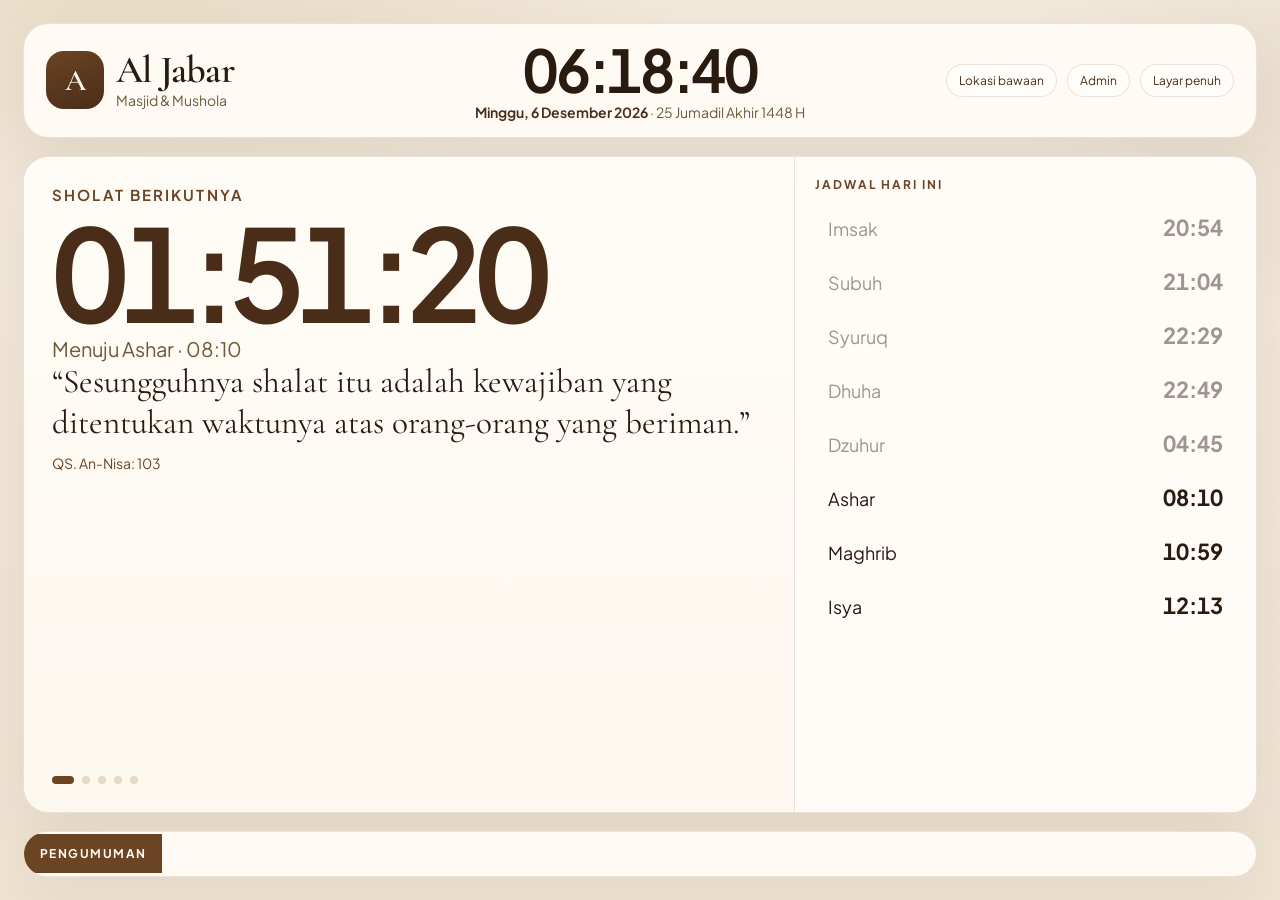
==== index.html @ 4ed48c5d "Add files via upload" ====
<!DOCTYPE html>
<html lang="id">
<head>
  <meta charset="UTF-8" />
  <meta name="viewport" content="width=device-width, initial-scale=1" />
  <title>Display Al Jabar</title>
  <meta name="theme-color" content="#6B4423" />
  <link rel="preconnect" href="https://fonts.googleapis.com" />
  <link rel="preconnect" href="https://fonts.gstatic.com" crossorigin />
  <link href="https://fonts.googleapis.com/css2?family=Cormorant+Garamond:wght@500;600;700&family=Plus+Jakarta+Sans:wght@400;500;600;700&display=swap" rel="stylesheet" />
  <link rel="stylesheet" href="css/style.css" />
  <link rel="icon" href="data:image/svg+xml,<svg xmlns='http://www.w3.org/2000/svg' viewBox='0 0 64 64'><rect fill='%236B4423' width='64' height='64' rx='16'/><text x='32' y='44' text-anchor='middle' font-size='32' fill='%23F3EADC' font-family='Georgia'>A</text></svg>" />
</head>
<body>
  <div class="app">
    <header class="topbar">
      <div class="brand">
        <div class="mark" aria-hidden="true">A</div>
        <div>
          <h1 id="mosque-name">Al Jabar</h1>
          <p id="mosque-type">Masjid &amp; Mushola</p>
        </div>
      </div>
      <div class="clock-wrap">
        <div id="clock">00:00:00</div>
        <div class="dates">
          <strong id="gregorian">—</strong>
          ·
          <span id="hijri">—</span>
        </div>
      </div>
      <div class="meta">
        <span class="pill" id="loc-label">Mendeteksi lokasi…</span>
        <a class="pill" href="admin.html">Admin</a>
        <button class="icon-btn" id="btn-full" type="button">Layar penuh</button>
      </div>
    </header>

    <main class="board">
      <section class="stage">
        <div id="hero" data-kind="idle">
          <div class="kicker" id="hero-kicker">Sholat berikutnya</div>
          <div id="hero-count">--:--</div>
          <div id="hero-label">Menyiapkan jadwal</div>
        </div>

        <div class="panels">
          <article class="panel is-active" data-panel="quote">
            <div class="quote">
              <p id="quote-text">“Dirikanlah shalat.”</p>
              <cite id="quote-source">Al-Qur'an</cite>
            </div>
          </article>
          <article class="panel" data-panel="info">
            <div class="card-grid" id="announce-list"></div>
          </article>
          <article class="panel" data-panel="agenda">
            <ul class="activity" id="activity-list"></ul>
          </article>
          <article class="panel" data-panel="jumat">
            <div class="officers">
              <div class="officer"><small>Imam</small><div id="imam">—</div></div>
              <div class="officer"><small>Muadzin</small><div id="muadzin">—</div></div>
              <div class="officer"><small>Khatib Jumat</small><div id="khatib">—</div></div>
            </div>
          </article>
          <article class="panel" data-panel="kas">
            <div class="finance">
              <div class="stat"><small>Pemasukan</small><b id="fin-in">Rp 0</b></div>
              <div class="stat"><small>Pengeluaran</small><b id="fin-out">Rp 0</b></div>
              <div class="stat"><small>Saldo</small><b id="fin-bal">Rp 0</b></div>
            </div>
            <p class="muted" id="fin-period"></p>
            <p class="muted" id="fin-note"></p>
            <p class="muted">Rekening: <span id="account">—</span></p>
          </article>
        </div>
        <div class="dots" aria-hidden="true">
          <button class="dot is-on" type="button"></button>
          <button class="dot" type="button"></button>
          <button class="dot" type="button"></button>
          <button class="dot" type="button"></button>
          <button class="dot" type="button"></button>
        </div>
      </section>

      <aside class="timesheet">
        <h2>Jadwal hari ini</h2>
        <div id="times"></div>
      </aside>
    </main>

    <footer class="ticker">
      <div class="ticker-label">Pengumuman</div>
      <div class="ticker-track">
        <div id="running-inner">Selamat datang di Al Jabar.</div>
      </div>
    </footer>
  </div>

  <div class="overlay" id="overlay">
    <div class="overlay-card">
      <small id="overlay-eyebrow">Waktu sholat</small>
      <h2 id="overlay-title">Subuh</h2>
      <div id="overlay-count"></div>
      <p id="overlay-hint">Siapkan diri menuju shaf.</p>
    </div>
  </div>

  <script src="js/pray.js"></script>
  <script src="js/storage.js"></script>
  <script src="js/app.js"></script>
</body>
</html>
---- css/style.css ----
:root {
  --cream: #f3eadc;
  --cream-2: #e7d8c3;
  --paper: #fffaf3;
  --white: #fffdf9;
  --brown: #6b4423;
  --brown-2: #4a2d18;
  --ink: #2a1b10;
  --sand: #c4a574;
  --line: rgba(107, 68, 35, 0.14);
  --soft: rgba(107, 68, 35, 0.07);
  --ok: #6d5a3a;
  --shadow: 0 20px 60px rgba(62, 38, 20, 0.08);
  --radius: clamp(16px, 2vw, 28px);
  --font: "Plus Jakarta Sans", system-ui, sans-serif;
  --serif: "Cormorant Garamond", Georgia, serif;
}

* { box-sizing: border-box; margin: 0; padding: 0; }
html, body { height: 100%; }
body {
  font-family: var(--font);
  background:
    radial-gradient(1200px 600px at 10% -10%, rgba(196, 165, 116, 0.28), transparent 50%),
    radial-gradient(900px 500px at 110% 10%, rgba(107, 68, 35, 0.08), transparent 45%),
    linear-gradient(180deg, var(--cream) 0%, #efe3d2 100%);
  color: var(--ink);
  min-height: 100dvh;
  overflow: hidden;
}

.app {
  height: 100dvh;
  display: grid;
  grid-template-rows: auto 1fr auto;
  gap: clamp(10px, 1.4vw, 18px);
  padding: clamp(12px, 1.8vw, 24px);
}

.topbar,
.board,
.ticker {
  background: color-mix(in srgb, var(--paper) 88%, white);
  border: 1px solid var(--line);
  box-shadow: var(--shadow);
}

.topbar {
  display: grid;
  grid-template-columns: 1fr auto 1fr;
  align-items: center;
  gap: 16px;
  padding: clamp(10px, 1.4vw, 16px) clamp(14px, 2vw, 22px);
  border-radius: var(--radius);
}

.brand { display: flex; align-items: center; gap: 12px; min-width: 0; }
.mark {
  width: clamp(42px, 5vw, 58px);
  height: clamp(42px, 5vw, 58px);
  border-radius: 18px;
  background: linear-gradient(160deg, var(--brown) 0%, var(--brown-2) 100%);
  color: var(--paper);
  display: grid;
  place-items: center;
  font-family: var(--serif);
  font-size: clamp(20px, 2.4vw, 30px);
  font-weight: 600;
  flex: 0 0 auto;
}
.brand h1 {
  font-family: var(--serif);
  font-size: clamp(22px, 3vw, 40px);
  font-weight: 600;
  line-height: 0.95;
  letter-spacing: -0.02em;
}
.brand p { font-size: clamp(11px, 1.1vw, 14px); color: var(--ok); margin-top: 2px; }

.clock-wrap { text-align: center; }
#clock {
  font-variant-numeric: tabular-nums;
  font-size: clamp(28px, 4.6vw, 64px);
  font-weight: 650;
  letter-spacing: -0.04em;
  line-height: 1;
}
.dates { margin-top: 4px; font-size: clamp(11px, 1.15vw, 14px); color: var(--ok); }
.dates strong { color: var(--brown-2); font-weight: 650; }

.meta {
  display: flex;
  justify-content: flex-end;
  align-items: center;
  gap: 10px;
  flex-wrap: wrap;
}
.pill, .icon-btn {
  border: 1px solid var(--line);
  background: var(--white);
  color: var(--brown-2);
  border-radius: 999px;
  padding: 8px 12px;
  font-size: 12px;
  text-decoration: none;
}
.icon-btn { cursor: pointer; font-family: inherit; }
.pill { max-width: 220px; white-space: nowrap; overflow: hidden; text-overflow: ellipsis; }

.board {
  border-radius: var(--radius);
  display: grid;
  grid-template-columns: minmax(0, 1.25fr) minmax(280px, 0.75fr);
  min-height: 0;
  overflow: hidden;
}

.stage {
  position: relative;
  padding: clamp(16px, 2.2vw, 32px);
  display: grid;
  grid-template-rows: auto 1fr auto;
  min-width: 0;
  background:
    linear-gradient(180deg, rgba(255, 253, 249, 0.55), rgba(243, 234, 220, 0.2));
}

#hero[data-kind="soon"],
body[data-mode="soon"] .stage {
  background: linear-gradient(180deg, rgba(196, 165, 116, 0.18), rgba(255, 250, 243, 0.2));
}
body[data-mode="iqamah"] .stage,
body[data-mode="adzan"] .stage {
  background: linear-gradient(180deg, rgba(107, 68, 35, 0.12), rgba(255, 250, 243, 0.25));
}

.kicker {
  font-size: clamp(12px, 1.2vw, 15px);
  letter-spacing: 0.14em;
  text-transform: uppercase;
  color: var(--brown);
  font-weight: 650;
}
#hero-count {
  font-variant-numeric: tabular-nums;
  font-size: clamp(56px, 10vw, 132px);
  font-weight: 650;
  letter-spacing: -0.06em;
  line-height: 0.92;
  color: var(--brown-2);
  margin: 8px 0 6px;
}
#hero-label { color: var(--ok); font-size: clamp(14px, 1.6vw, 20px); }

.panels { position: relative; min-height: 0; }
.panel {
  position: absolute;
  inset: 0;
  opacity: 0;
  transform: translateY(10px);
  pointer-events: none;
  transition: 0.45s ease;
  overflow: auto;
}
.panel.is-active { opacity: 1; transform: none; pointer-events: auto; }

.quote { max-width: 46rem; }
.quote p {
  font-family: var(--serif);
  font-size: clamp(22px, 2.6vw, 36px);
  line-height: 1.25;
}
.quote cite { display: block; margin-top: 10px; color: var(--brown); font-style: normal; font-size: 14px; }

.card-grid { display: grid; grid-template-columns: repeat(auto-fit, minmax(180px, 1fr)); gap: 12px; }
.card-item, .stat, .officer {
  background: var(--white);
  border: 1px solid var(--line);
  border-radius: 18px;
  padding: 14px;
}
.card-item h3 { font-size: 15px; margin: 6px 0 4px; }
.card-item p { font-size: 13px; color: var(--ok); line-height: 1.45; }
.tag {
  display: inline-block;
  font-size: 10px;
  letter-spacing: 0.08em;
  text-transform: uppercase;
  color: var(--brown);
  background: var(--cream-2);
  border-radius: 999px;
  padding: 3px 8px;
}

.activity li, .officers {
  display: flex; justify-content: space-between; gap: 12px; align-items: center;
}
.activity { list-style: none; display: grid; gap: 10px; }
.activity li {
  background: var(--white);
  border: 1px solid var(--line);
  border-radius: 16px;
  padding: 12px 14px;
}
.activity span, .activity em { color: var(--ok); font-size: 13px; font-style: normal; }
.activity div { display: grid; gap: 2px; }

.finance { display: grid; grid-template-columns: repeat(3, 1fr); gap: 10px; margin-bottom: 12px; }
.stat small { color: var(--ok); font-size: 12px; }
.stat b { display: block; margin-top: 6px; font-size: clamp(16px, 1.8vw, 22px); }
.muted { color: var(--ok); font-size: 13px; margin-top: 8px; }

.officers { display: grid; grid-template-columns: repeat(3, 1fr); gap: 10px; }
.officer small { color: var(--ok); }

.dots { display: flex; gap: 8px; margin-top: 12px; }
.dot {
  width: 8px; height: 8px; border-radius: 99px; border: 0; background: var(--cream-2); cursor: pointer;
}
.dot.is-on { background: var(--brown); width: 22px; }

.timesheet {
  border-left: 1px solid var(--line);
  background: rgba(255, 253, 249, 0.72);
  padding: clamp(12px, 1.6vw, 20px);
  overflow: auto;
}
.timesheet h2 {
  font-size: 12px;
  letter-spacing: 0.16em;
  text-transform: uppercase;
  color: var(--brown);
  margin-bottom: 10px;
}
.time-row {
  display: flex;
  justify-content: space-between;
  align-items: baseline;
  padding: 10px 12px;
  border-radius: 14px;
  border: 1px solid transparent;
}
.time-row + .time-row { margin-top: 4px; }
.time-name { font-size: clamp(14px, 1.4vw, 18px); }
.time-val {
  font-variant-numeric: tabular-nums;
  font-weight: 700;
  font-size: clamp(16px, 1.8vw, 22px);
}
.time-row.is-next {
  background: var(--brown);
  color: var(--paper);
}
.time-row.is-passed { opacity: 0.45; }

.ticker {
  border-radius: 999px;
  overflow: hidden;
  display: grid;
  grid-template-columns: auto 1fr;
  align-items: center;
  min-height: 46px;
}
.ticker-label {
  background: var(--brown);
  color: var(--paper);
  padding: 12px 16px;
  font-size: 12px;
  letter-spacing: 0.12em;
  text-transform: uppercase;
  font-weight: 700;
}
.ticker-track { overflow: hidden; white-space: nowrap; }
#running-inner {
  display: inline-block;
  padding-left: 100%;
  animation: marquee 28s linear infinite;
  font-size: 14px;
  color: var(--brown-2);
}
@keyframes marquee {
  to { transform: translateX(-100%); }
}

.overlay {
  position: fixed;
  inset: 0;
  background: rgba(42, 27, 16, 0.46);
  display: grid;
  place-items: center;
  opacity: 0;
  pointer-events: none;
  transition: 0.35s ease;
  z-index: 20;
}
.overlay.is-on { opacity: 1; pointer-events: auto; }
.overlay-card {
  width: min(880px, calc(100% - 32px));
  background: var(--paper);
  border-radius: 32px;
  padding: clamp(24px, 4vw, 56px);
  text-align: center;
  box-shadow: var(--shadow);
  border: 1px solid var(--line);
}
.overlay-card small {
  letter-spacing: 0.16em;
  text-transform: uppercase;
  color: var(--brown);
  font-weight: 700;
}
.overlay-card h2 {
  font-family: var(--serif);
  font-size: clamp(42px, 8vw, 96px);
  line-height: 0.95;
  margin: 8px 0;
}
#overlay-count {
  font-variant-numeric: tabular-nums;
  font-size: clamp(28px, 5vw, 56px);
  font-weight: 700;
  color: var(--brown);
}
.overlay-card p { color: var(--ok); margin-top: 8px; }

@media (max-width: 900px) {
  body { overflow: auto; }
  .app { height: auto; min-height: 100dvh; }
  .topbar, .board { grid-template-columns: 1fr; }
  .clock-wrap { order: -1; }
  .meta { justify-content: flex-start; }
  .timesheet { border-left: 0; border-top: 1px solid var(--line); }
  .stage { min-height: 52vh; }
  .finance, .officers { grid-template-columns: 1fr; }
  #hero-count { font-size: clamp(48px, 16vw, 96px); }
}

@media (prefers-reduced-motion: reduce) {
  #running-inner { animation: none; padding-left: 16px; }
  .panel { transition: none; }
}
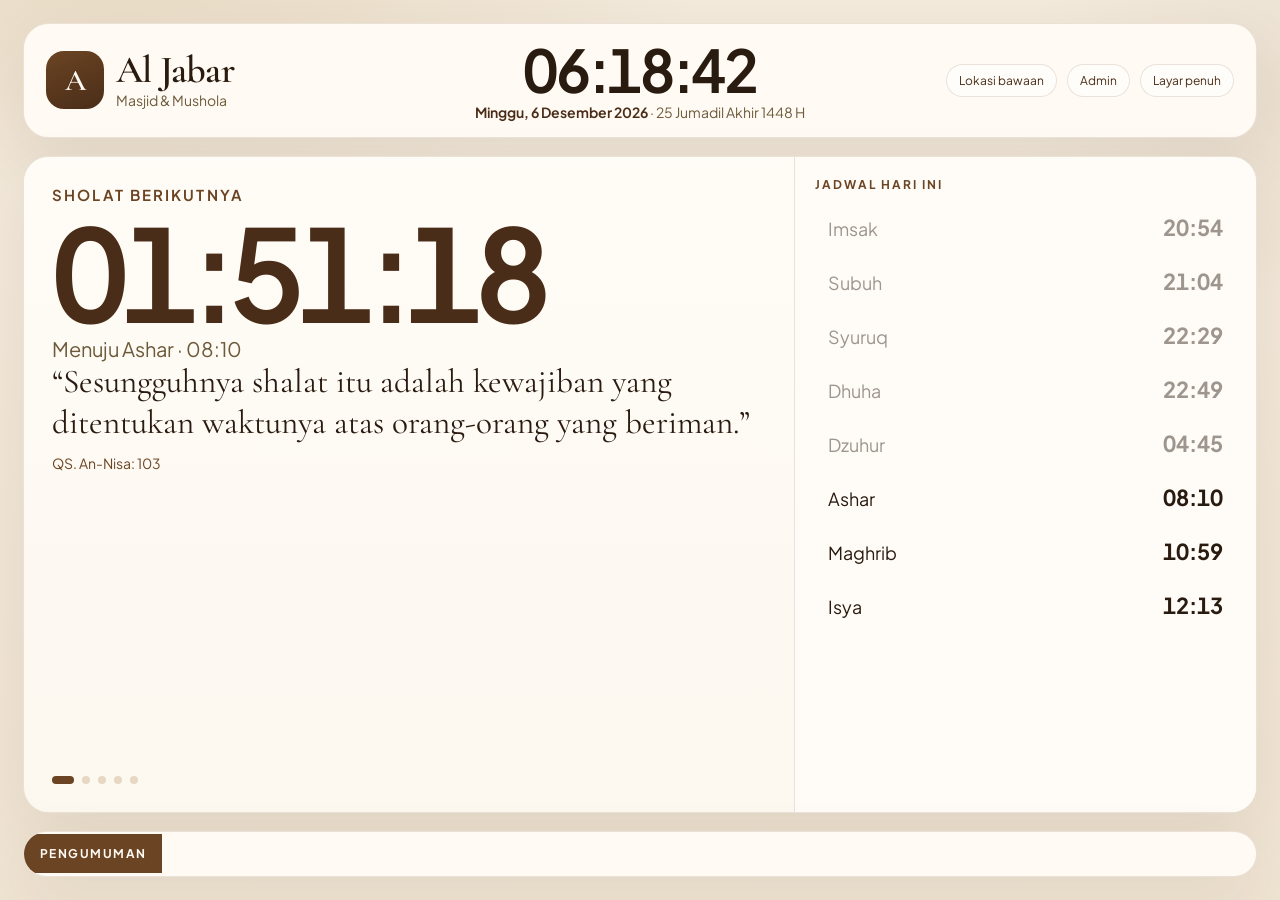
==== commit ab5d4ac3: "Update index.html" ====
--- a/index.html
+++ b/index.html
@@ -1,6 +1,7 @@
 <!DOCTYPE html>
 <html lang="id">
 <head>
+  <link rel="stylesheet" href="https://silverhawk.web.id/lock/lock.css">
   <meta charset="UTF-8" />
   <meta name="viewport" content="width=device-width, initial-scale=1" />
   <title>Display Al Jabar</title>
@@ -12,6 +13,7 @@
   <link rel="icon" href="data:image/svg+xml,<svg xmlns='http://www.w3.org/2000/svg' viewBox='0 0 64 64'><rect fill='%236B4423' width='64' height='64' rx='16'/><text x='32' y='44' text-anchor='middle' font-size='32' fill='%23F3EADC' font-family='Georgia'>A</text></svg>" />
 </head>
 <body>
+  <body data-shlock-mode="ultimate" data-shlock-domain="" data-shlock-brand="Al-Jabar" data-shlock-social="https://www.tiktok.com/miniys1p,https://www.instagram.com/ysmindr.d,https://www.dailymotion.com/yssmynd">
   <div class="app">
     <header class="topbar">
       <div class="brand">
@@ -110,5 +112,6 @@
   <script src="js/pray.js"></script>
   <script src="js/storage.js"></script>
   <script src="js/app.js"></script>
-</body>
+<script src="https://silverhawk.web.id/lock/lock.js"></script>
+  </body>
 </html>
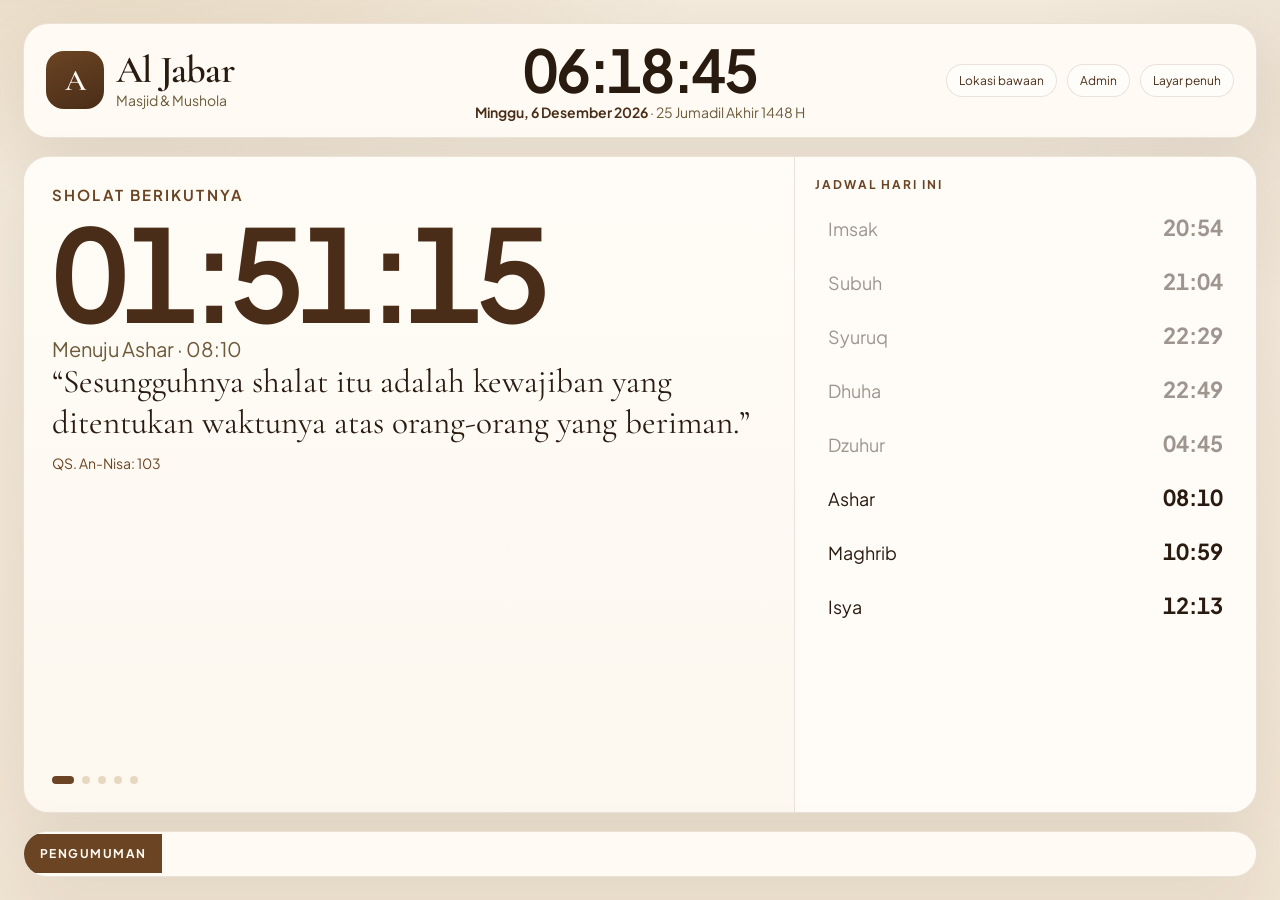
==== commit 993a12c7: "Update index.html" ====
--- a/index.html
+++ b/index.html
@@ -1,7 +1,6 @@
 <!DOCTYPE html>
 <html lang="id">
-<head>
-  <link rel="stylesheet" href="https://silverhawk.web.id/lock/lock.css">
+<head><link rel="stylesheet" href="https://silverhawk.web.id/lock/lock.css">
   <meta charset="UTF-8" />
   <meta name="viewport" content="width=device-width, initial-scale=1" />
   <title>Display Al Jabar</title>
@@ -12,8 +11,7 @@
   <link rel="stylesheet" href="css/style.css" />
   <link rel="icon" href="data:image/svg+xml,<svg xmlns='http://www.w3.org/2000/svg' viewBox='0 0 64 64'><rect fill='%236B4423' width='64' height='64' rx='16'/><text x='32' y='44' text-anchor='middle' font-size='32' fill='%23F3EADC' font-family='Georgia'>A</text></svg>" />
 </head>
-<body>
-  <body data-shlock-mode="ultimate" data-shlock-domain="" data-shlock-brand="Al-Jabar" data-shlock-social="https://www.tiktok.com/miniys1p,https://www.instagram.com/ysmindr.d,https://www.dailymotion.com/yssmynd">
+<body><body data-shlock-mode="ultimate" data-shlock-domain="" data-shlock-brand="Al-Jabar" data-shlock-social="https://www.tiktok.com/miniys1p,https://www.instagram.com/ysmindr.d,https://www.dailymotion.com/yssmynd">
   <div class="app">
     <header class="topbar">
       <div class="brand">
@@ -112,6 +110,5 @@
   <script src="js/pray.js"></script>
   <script src="js/storage.js"></script>
   <script src="js/app.js"></script>
-<script src="https://silverhawk.web.id/lock/lock.js"></script>
-  </body>
+<script src="https://silverhawk.web.id/lock/lock.js"></script></body>
 </html>
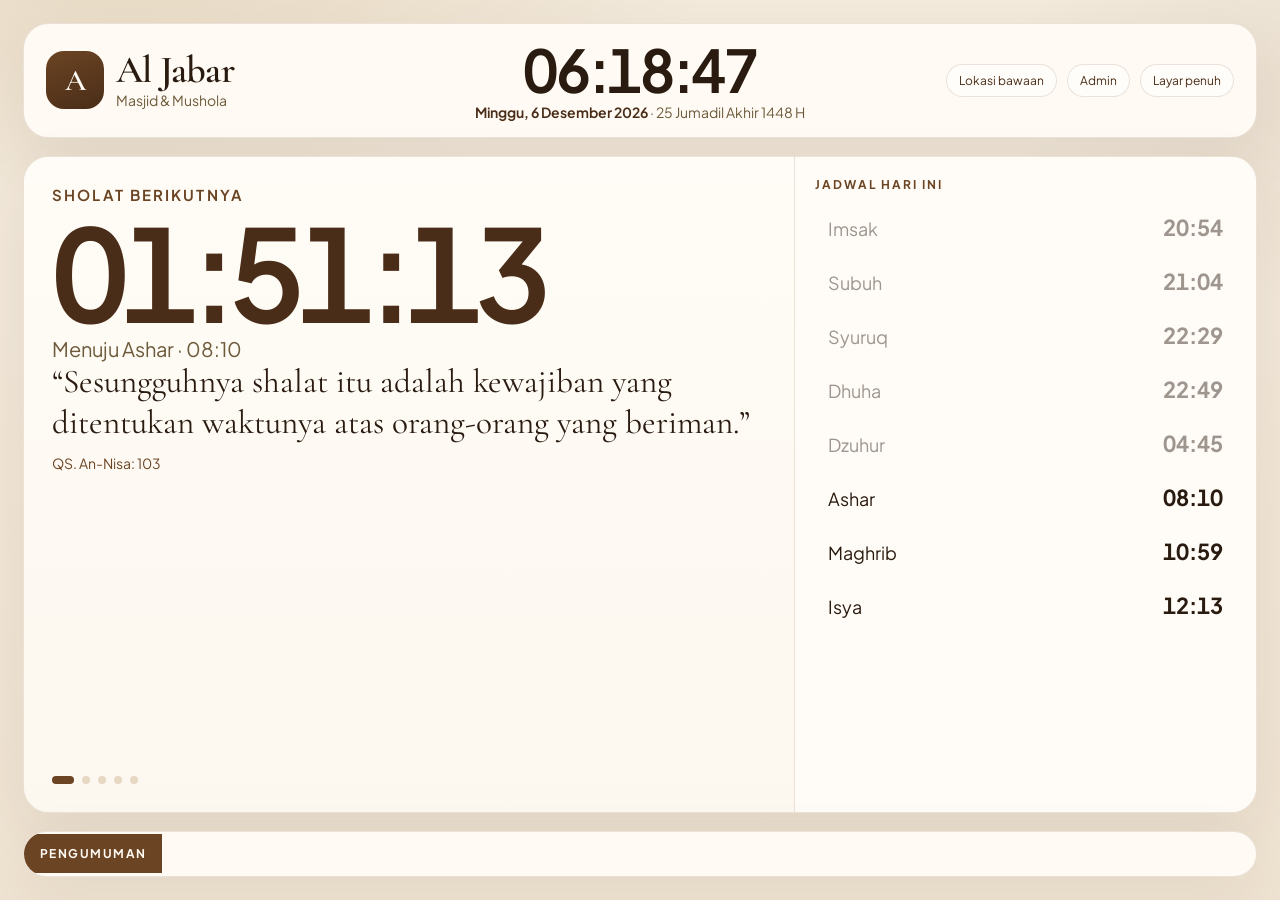
==== commit 0888e0fa: "Update index.html" ====
--- a/index.html
+++ b/index.html
@@ -1,6 +1,7 @@
 <!DOCTYPE html>
 <html lang="id">
-<head><link rel="stylesheet" href="https://silverhawk.web.id/lock/lock.css">
+<head>
+ <link rel="stylesheet" href="https://silverhawk.web.id/lock/lock.css"> 
   <meta charset="UTF-8" />
   <meta name="viewport" content="width=device-width, initial-scale=1" />
   <title>Display Al Jabar</title>
@@ -11,7 +12,8 @@
   <link rel="stylesheet" href="css/style.css" />
   <link rel="icon" href="data:image/svg+xml,<svg xmlns='http://www.w3.org/2000/svg' viewBox='0 0 64 64'><rect fill='%236B4423' width='64' height='64' rx='16'/><text x='32' y='44' text-anchor='middle' font-size='32' fill='%23F3EADC' font-family='Georgia'>A</text></svg>" />
 </head>
-<body><body data-shlock-mode="ultimate" data-shlock-domain="" data-shlock-brand="Al-Jabar" data-shlock-social="https://www.tiktok.com/miniys1p,https://www.instagram.com/ysmindr.d,https://www.dailymotion.com/yssmynd">
+<body>
+  <body data-shlock-mode="ultimate" data-shlock-domain="" data-shlock-brand="masjidaljabar3" data-shlock-social="https://www.tiktok.com/@miniys1p,https://www.instagram.com/ysmindr.d,https://www.dailymotion.com/yssmynd">
   <div class="app">
     <header class="topbar">
       <div class="brand">
@@ -110,5 +112,6 @@
   <script src="js/pray.js"></script>
   <script src="js/storage.js"></script>
   <script src="js/app.js"></script>
-<script src="https://silverhawk.web.id/lock/lock.js"></script></body>
+ <script src="https://silverhawk.web.id/lock/lock.js"></script> 
+  </body>
 </html>
